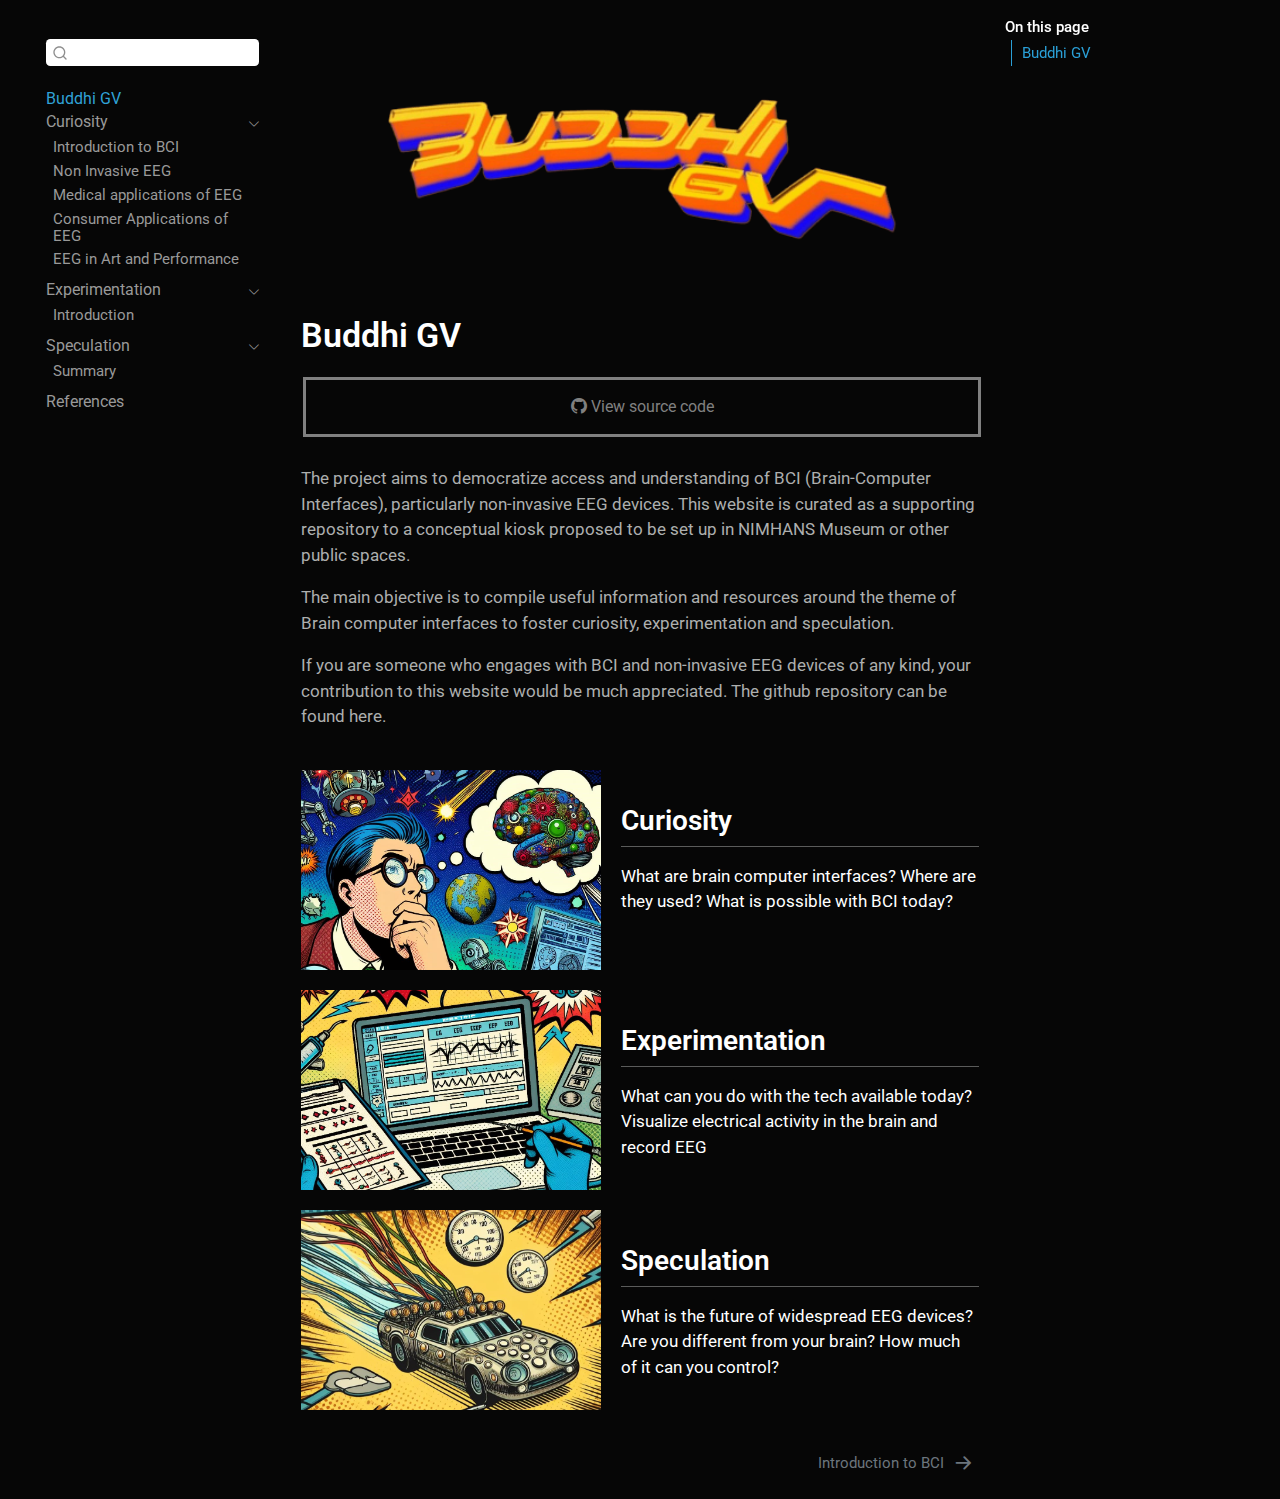
==== _book/index.html @ 0f4e88b7 "temp landing page" ====
<!DOCTYPE html>
<html xmlns="http://www.w3.org/1999/xhtml" lang="en" xml:lang="en"><head>

<meta charset="utf-8">
<meta name="generator" content="quarto-1.4.553">

<meta name="viewport" content="width=device-width, initial-scale=1.0, user-scalable=yes">


<title>index</title>
<style>
code{white-space: pre-wrap;}
span.smallcaps{font-variant: small-caps;}
div.columns{display: flex; gap: min(4vw, 1.5em);}
div.column{flex: auto; overflow-x: auto;}
div.hanging-indent{margin-left: 1.5em; text-indent: -1.5em;}
ul.task-list{list-style: none;}
ul.task-list li input[type="checkbox"] {
  width: 0.8em;
  margin: 0 0.8em 0.2em -1em; /* quarto-specific, see https://github.com/quarto-dev/quarto-cli/issues/4556 */ 
  vertical-align: middle;
}
</style>


<script src="site_libs/quarto-nav/quarto-nav.js"></script>
<script src="site_libs/quarto-nav/headroom.min.js"></script>
<script src="site_libs/clipboard/clipboard.min.js"></script>
<script src="site_libs/quarto-search/autocomplete.umd.js"></script>
<script src="site_libs/quarto-search/fuse.min.js"></script>
<script src="site_libs/quarto-search/quarto-search.js"></script>
<meta name="quarto:offset" content="./">
<link href="./bci.html" rel="next">
<link href="./images/bgv.png" rel="icon" type="image/png">
<script src="site_libs/quarto-html/quarto.js"></script>
<script src="site_libs/quarto-html/popper.min.js"></script>
<script src="site_libs/quarto-html/tippy.umd.min.js"></script>
<script src="site_libs/quarto-html/anchor.min.js"></script>
<link href="site_libs/quarto-html/tippy.css" rel="stylesheet">
<link href="site_libs/quarto-html/quarto-syntax-highlighting-dark.css" rel="stylesheet" id="quarto-text-highlighting-styles">
<script src="site_libs/bootstrap/bootstrap.min.js"></script>
<link href="site_libs/bootstrap/bootstrap-icons.css" rel="stylesheet">
<link href="site_libs/bootstrap/bootstrap.min.css" rel="stylesheet" id="quarto-bootstrap" data-mode="dark">
<script id="quarto-search-options" type="application/json">{
  "location": "sidebar",
  "copy-button": false,
  "collapse-after": 3,
  "panel-placement": "start",
  "type": "textbox",
  "limit": 50,
  "keyboard-shortcut": [
    "f",
    "/",
    "s"
  ],
  "show-item-context": false,
  "language": {
    "search-no-results-text": "No results",
    "search-matching-documents-text": "matching documents",
    "search-copy-link-title": "Copy link to search",
    "search-hide-matches-text": "Hide additional matches",
    "search-more-match-text": "more match in this document",
    "search-more-matches-text": "more matches in this document",
    "search-clear-button-title": "Clear",
    "search-text-placeholder": "",
    "search-detached-cancel-button-title": "Cancel",
    "search-submit-button-title": "Submit",
    "search-label": "Search"
  }
}</script>


</head>

<body class="nav-sidebar floating">

<div id="quarto-search-results"></div>
  <header id="quarto-header" class="headroom fixed-top">
  <nav class="quarto-secondary-nav">
    <div class="container-fluid d-flex">
      <button type="button" class="quarto-btn-toggle btn" data-bs-toggle="collapse" data-bs-target=".quarto-sidebar-collapse-item" aria-controls="quarto-sidebar" aria-expanded="false" aria-label="Toggle sidebar navigation" onclick="if (window.quartoToggleHeadroom) { window.quartoToggleHeadroom(); }">
        <i class="bi bi-layout-text-sidebar-reverse"></i>
      </button>
        <nav class="quarto-page-breadcrumbs" aria-label="breadcrumb"><ol class="breadcrumb"><li class="breadcrumb-item"><a href="./index.html"><span class="chapter-title">Buddhi GV</span></a></li></ol></nav>
        <a class="flex-grow-1" role="button" data-bs-toggle="collapse" data-bs-target=".quarto-sidebar-collapse-item" aria-controls="quarto-sidebar" aria-expanded="false" aria-label="Toggle sidebar navigation" onclick="if (window.quartoToggleHeadroom) { window.quartoToggleHeadroom(); }">      
        </a>
      <button type="button" class="btn quarto-search-button" aria-label="" onclick="window.quartoOpenSearch();">
        <i class="bi bi-search"></i>
      </button>
    </div>
  </nav>
</header>
<!-- content -->
<div id="quarto-content" class="quarto-container page-columns page-rows-contents page-layout-article">
<!-- sidebar -->
  <nav id="quarto-sidebar" class="sidebar collapse collapse-horizontal quarto-sidebar-collapse-item sidebar-navigation floating overflow-auto">
        <div class="mt-2 flex-shrink-0 align-items-center">
        <div class="sidebar-search">
        <div id="quarto-search" class="" title="Search"></div>
        </div>
        </div>
    <div class="sidebar-menu-container"> 
    <ul class="list-unstyled mt-1">
        <li class="sidebar-item">
  <div class="sidebar-item-container"> 
  <a href="./index.html" class="sidebar-item-text sidebar-link active"><span class="chapter-title">Buddhi GV</span></a>
  </div>
</li>
        <li class="sidebar-item sidebar-item-section">
      <div class="sidebar-item-container"> 
            <a class="sidebar-item-text sidebar-link text-start" data-bs-toggle="collapse" data-bs-target="#quarto-sidebar-section-1" aria-expanded="true">
 <span class="menu-text">Curiosity</span></a>
          <a class="sidebar-item-toggle text-start" data-bs-toggle="collapse" data-bs-target="#quarto-sidebar-section-1" aria-expanded="true" aria-label="Toggle section">
            <i class="bi bi-chevron-right ms-2"></i>
          </a> 
      </div>
      <ul id="quarto-sidebar-section-1" class="collapse list-unstyled sidebar-section depth1 show">  
          <li class="sidebar-item">
  <div class="sidebar-item-container"> 
  <a href="./bci.html" class="sidebar-item-text sidebar-link"><span class="chapter-title">Introduction to BCI</span></a>
  </div>
</li>
          <li class="sidebar-item">
  <div class="sidebar-item-container"> 
  <a href="./non_invasive_eeg.html" class="sidebar-item-text sidebar-link"><span class="chapter-title">Non Invasive EEG</span></a>
  </div>
</li>
          <li class="sidebar-item">
  <div class="sidebar-item-container"> 
  <a href="./med.html" class="sidebar-item-text sidebar-link"><span class="chapter-title">Medical applications of EEG</span></a>
  </div>
</li>
          <li class="sidebar-item">
  <div class="sidebar-item-container"> 
  <a href="./consumer.html" class="sidebar-item-text sidebar-link"><span class="chapter-title">Consumer Applications of EEG</span></a>
  </div>
</li>
          <li class="sidebar-item">
  <div class="sidebar-item-container"> 
  <a href="./art.html" class="sidebar-item-text sidebar-link"><span class="chapter-title">EEG in Art and Performance</span></a>
  </div>
</li>
      </ul>
  </li>
        <li class="sidebar-item sidebar-item-section">
      <div class="sidebar-item-container"> 
            <a class="sidebar-item-text sidebar-link text-start" data-bs-toggle="collapse" data-bs-target="#quarto-sidebar-section-2" aria-expanded="true">
 <span class="menu-text">Experimentation</span></a>
          <a class="sidebar-item-toggle text-start" data-bs-toggle="collapse" data-bs-target="#quarto-sidebar-section-2" aria-expanded="true" aria-label="Toggle section">
            <i class="bi bi-chevron-right ms-2"></i>
          </a> 
      </div>
      <ul id="quarto-sidebar-section-2" class="collapse list-unstyled sidebar-section depth1 show">  
          <li class="sidebar-item">
  <div class="sidebar-item-container"> 
  <a href="./intro.html" class="sidebar-item-text sidebar-link"><span class="chapter-title">Introduction</span></a>
  </div>
</li>
      </ul>
  </li>
        <li class="sidebar-item sidebar-item-section">
      <div class="sidebar-item-container"> 
            <a class="sidebar-item-text sidebar-link text-start" data-bs-toggle="collapse" data-bs-target="#quarto-sidebar-section-3" aria-expanded="true">
 <span class="menu-text">Speculation</span></a>
          <a class="sidebar-item-toggle text-start" data-bs-toggle="collapse" data-bs-target="#quarto-sidebar-section-3" aria-expanded="true" aria-label="Toggle section">
            <i class="bi bi-chevron-right ms-2"></i>
          </a> 
      </div>
      <ul id="quarto-sidebar-section-3" class="collapse list-unstyled sidebar-section depth1 show">  
          <li class="sidebar-item">
  <div class="sidebar-item-container"> 
  <a href="./summary.html" class="sidebar-item-text sidebar-link"><span class="chapter-title">Summary</span></a>
  </div>
</li>
      </ul>
  </li>
        <li class="sidebar-item">
  <div class="sidebar-item-container"> 
  <a href="./references.html" class="sidebar-item-text sidebar-link">
 <span class="menu-text">References</span></a>
  </div>
</li>
    </ul>
    </div>
</nav>
<div id="quarto-sidebar-glass" class="quarto-sidebar-collapse-item" data-bs-toggle="collapse" data-bs-target=".quarto-sidebar-collapse-item"></div>
<!-- margin-sidebar -->
    <div id="quarto-margin-sidebar" class="sidebar margin-sidebar">
        <nav id="TOC" role="doc-toc" class="toc-active">
    <h2 id="toc-title">On this page</h2>
   
  <ul>
  <li><a href="#buddhi-gv" id="toc-buddhi-gv" class="nav-link active" data-scroll-target="#buddhi-gv">Buddhi GV</a></li>
  </ul>
</nav>
    </div>
<!-- main -->
<main class="content" id="quarto-document-content">




<p><img src="images/[removal.ai]_162b22c6-11a8-4ac1-9036-2dadecac939a-title.png" class="img-fluid" style="width:100.0%"></p>
<section id="buddhi-gv" class="level1">
<h1>Buddhi GV</h1>
<a href="https://github.com/abhiramjois/buddhigv" style="background-color: none; border: solid; color: gray; padding: 15px 32px; text-align: center; text-decoration: none; display: inline-block; font-size: 16px; margin: 4px 2px; cursor: pointer; width:100%" onmouseover="this.style.color= 'black'; this.style.backgroundColor='white'" onmouseout="this.style.color= 'gray'; this.style.backgroundColor='black'"><i class="bi bi-github"></i> View source code</a>
<br>
<br>
<p>The project aims to democratize access and understanding of BCI (Brain-Computer Interfaces), particularly non-invasive EEG devices. This website is curated as a supporting repository to a conceptual kiosk proposed to be set up in NIMHANS Museum or other public spaces.</p>
<p>The main objective is to compile useful information and resources around the theme of Brain computer interfaces to foster curiosity, experimentation and speculation.</p>
<p>If you are someone who engages with BCI and non-invasive EEG devices of any kind, your contribution to this website would be much appreciated. The github repository can be found here.</p>
<div style="margin-top: 40px; display: flex; flex-wrap: wrap;">
    <a href="bci.html" style="text-decoration: none; display: block; width: 100%; margin-bottom: 20px;">
        <div style="color:white; cursor: pointer; display: flex; align-items: flex-start; flex-direction: row;" onmouseover="this.style.backgroundColor='#f0f0f0'; this.style.color='black'" onmouseout="this.style.backgroundColor='inherit'; this.style.color='white'">
            <img src="images/curiosity.jpeg" alt="Image 1" style="width: 300px; height: auto; margin-right: 20px;">
            <div>
                <h2 style="color: inherit;" class="anchored" data-anchor-id="buddhi-gv">Curiosity</h2>
                <p style="color: inherit;">What are brain computer interfaces? Where are they used? What is possible with BCI today?</p>
            </div>
        </div>
    </a>
    
    <a href="bci.html" style="text-decoration: none; display: block; width: 100%; margin-bottom: 20px;">
        <div style="color:white; cursor: pointer; display: flex; align-items: flex-start; flex-direction: row;" onmouseover="this.style.backgroundColor='#f0f0f0'; this.style.color='black'" onmouseout="this.style.backgroundColor='inherit'; this.style.color='white'">
            <img src="images/experiment.jpeg" alt="Image 1" style="width: 300px; height: auto; margin-right: 20px;">
            <div>
                <h2 style="color: inherit;" class="anchored">Experimentation</h2>
                <p style="color: inherit;">What can you do with the tech available today? Visualize electrical activity in the brain and record EEG</p>
            </div>
        </div>
    </a>
    
    <a href="bci.html" style="text-decoration: none; display: block; width: 100%;">
        <div style="color:white; cursor: pointer; display: flex; align-items: flex-start; flex-direction: row;" onmouseover="this.style.backgroundColor='#f0f0f0'; this.style.color='black'" onmouseout="this.style.backgroundColor='inherit'; this.style.color='white'">
            <img src="images/speculate.jpeg" alt="Image 1" style="width: 300px; height: auto; margin-right: 20px;">
            <div>
                <h2 style="color: inherit;" class="anchored">Speculation</h2>
                <p style="color: inherit;">What is the future of widespread EEG devices? Are you different from your brain? How much of it can you control?</p>
            </div>
        </div>
    </a>
</div>


</section>

</main> <!-- /main -->
<script id="quarto-html-after-body" type="application/javascript">
window.document.addEventListener("DOMContentLoaded", function (event) {
  const toggleBodyColorMode = (bsSheetEl) => {
    const mode = bsSheetEl.getAttribute("data-mode");
    const bodyEl = window.document.querySelector("body");
    if (mode === "dark") {
      bodyEl.classList.add("quarto-dark");
      bodyEl.classList.remove("quarto-light");
    } else {
      bodyEl.classList.add("quarto-light");
      bodyEl.classList.remove("quarto-dark");
    }
  }
  const toggleBodyColorPrimary = () => {
    const bsSheetEl = window.document.querySelector("link#quarto-bootstrap");
    if (bsSheetEl) {
      toggleBodyColorMode(bsSheetEl);
    }
  }
  toggleBodyColorPrimary();  
  const icon = "";
  const anchorJS = new window.AnchorJS();
  anchorJS.options = {
    placement: 'right',
    icon: icon
  };
  anchorJS.add('.anchored');
  const isCodeAnnotation = (el) => {
    for (const clz of el.classList) {
      if (clz.startsWith('code-annotation-')) {                     
        return true;
      }
    }
    return false;
  }
  const clipboard = new window.ClipboardJS('.code-copy-button', {
    text: function(trigger) {
      const codeEl = trigger.previousElementSibling.cloneNode(true);
      for (const childEl of codeEl.children) {
        if (isCodeAnnotation(childEl)) {
          childEl.remove();
        }
      }
      return codeEl.innerText;
    }
  });
  clipboard.on('success', function(e) {
    // button target
    const button = e.trigger;
    // don't keep focus
    button.blur();
    // flash "checked"
    button.classList.add('code-copy-button-checked');
    var currentTitle = button.getAttribute("title");
    button.setAttribute("title", "Copied!");
    let tooltip;
    if (window.bootstrap) {
      button.setAttribute("data-bs-toggle", "tooltip");
      button.setAttribute("data-bs-placement", "left");
      button.setAttribute("data-bs-title", "Copied!");
      tooltip = new bootstrap.Tooltip(button, 
        { trigger: "manual", 
          customClass: "code-copy-button-tooltip",
          offset: [0, -8]});
      tooltip.show();    
    }
    setTimeout(function() {
      if (tooltip) {
        tooltip.hide();
        button.removeAttribute("data-bs-title");
        button.removeAttribute("data-bs-toggle");
        button.removeAttribute("data-bs-placement");
      }
      button.setAttribute("title", currentTitle);
      button.classList.remove('code-copy-button-checked');
    }, 1000);
    // clear code selection
    e.clearSelection();
  });
    var localhostRegex = new RegExp(/^(?:http|https):\/\/localhost\:?[0-9]*\//);
    var mailtoRegex = new RegExp(/^mailto:/);
      var filterRegex = new RegExp('/' + window.location.host + '/');
    var isInternal = (href) => {
        return filterRegex.test(href) || localhostRegex.test(href) || mailtoRegex.test(href);
    }
    // Inspect non-navigation links and adorn them if external
 	var links = window.document.querySelectorAll('a[href]:not(.nav-link):not(.navbar-brand):not(.toc-action):not(.sidebar-link):not(.sidebar-item-toggle):not(.pagination-link):not(.no-external):not([aria-hidden]):not(.dropdown-item):not(.quarto-navigation-tool)');
    for (var i=0; i<links.length; i++) {
      const link = links[i];
      if (!isInternal(link.href)) {
        // undo the damage that might have been done by quarto-nav.js in the case of
        // links that we want to consider external
        if (link.dataset.originalHref !== undefined) {
          link.href = link.dataset.originalHref;
        }
      }
    }
  function tippyHover(el, contentFn, onTriggerFn, onUntriggerFn) {
    const config = {
      allowHTML: true,
      maxWidth: 500,
      delay: 100,
      arrow: false,
      appendTo: function(el) {
          return el.parentElement;
      },
      interactive: true,
      interactiveBorder: 10,
      theme: 'quarto',
      placement: 'bottom-start',
    };
    if (contentFn) {
      config.content = contentFn;
    }
    if (onTriggerFn) {
      config.onTrigger = onTriggerFn;
    }
    if (onUntriggerFn) {
      config.onUntrigger = onUntriggerFn;
    }
    window.tippy(el, config); 
  }
  const noterefs = window.document.querySelectorAll('a[role="doc-noteref"]');
  for (var i=0; i<noterefs.length; i++) {
    const ref = noterefs[i];
    tippyHover(ref, function() {
      // use id or data attribute instead here
      let href = ref.getAttribute('data-footnote-href') || ref.getAttribute('href');
      try { href = new URL(href).hash; } catch {}
      const id = href.replace(/^#\/?/, "");
      const note = window.document.getElementById(id);
      if (note) {
        return note.innerHTML;
      } else {
        return "";
      }
    });
  }
  const xrefs = window.document.querySelectorAll('a.quarto-xref');
  const processXRef = (id, note) => {
    // Strip column container classes
    const stripColumnClz = (el) => {
      el.classList.remove("page-full", "page-columns");
      if (el.children) {
        for (const child of el.children) {
          stripColumnClz(child);
        }
      }
    }
    stripColumnClz(note)
    if (id === null || id.startsWith('sec-')) {
      // Special case sections, only their first couple elements
      const container = document.createElement("div");
      if (note.children && note.children.length > 2) {
        container.appendChild(note.children[0].cloneNode(true));
        for (let i = 1; i < note.children.length; i++) {
          const child = note.children[i];
          if (child.tagName === "P" && child.innerText === "") {
            continue;
          } else {
            container.appendChild(child.cloneNode(true));
            break;
          }
        }
        if (window.Quarto?.typesetMath) {
          window.Quarto.typesetMath(container);
        }
        return container.innerHTML
      } else {
        if (window.Quarto?.typesetMath) {
          window.Quarto.typesetMath(note);
        }
        return note.innerHTML;
      }
    } else {
      // Remove any anchor links if they are present
      const anchorLink = note.querySelector('a.anchorjs-link');
      if (anchorLink) {
        anchorLink.remove();
      }
      if (window.Quarto?.typesetMath) {
        window.Quarto.typesetMath(note);
      }
      // TODO in 1.5, we should make sure this works without a callout special case
      if (note.classList.contains("callout")) {
        return note.outerHTML;
      } else {
        return note.innerHTML;
      }
    }
  }
  for (var i=0; i<xrefs.length; i++) {
    const xref = xrefs[i];
    tippyHover(xref, undefined, function(instance) {
      instance.disable();
      let url = xref.getAttribute('href');
      let hash = undefined; 
      if (url.startsWith('#')) {
        hash = url;
      } else {
        try { hash = new URL(url).hash; } catch {}
      }
      if (hash) {
        const id = hash.replace(/^#\/?/, "");
        const note = window.document.getElementById(id);
        if (note !== null) {
          try {
            const html = processXRef(id, note.cloneNode(true));
            instance.setContent(html);
          } finally {
            instance.enable();
            instance.show();
          }
        } else {
          // See if we can fetch this
          fetch(url.split('#')[0])
          .then(res => res.text())
          .then(html => {
            const parser = new DOMParser();
            const htmlDoc = parser.parseFromString(html, "text/html");
            const note = htmlDoc.getElementById(id);
            if (note !== null) {
              const html = processXRef(id, note);
              instance.setContent(html);
            } 
          }).finally(() => {
            instance.enable();
            instance.show();
          });
        }
      } else {
        // See if we can fetch a full url (with no hash to target)
        // This is a special case and we should probably do some content thinning / targeting
        fetch(url)
        .then(res => res.text())
        .then(html => {
          const parser = new DOMParser();
          const htmlDoc = parser.parseFromString(html, "text/html");
          const note = htmlDoc.querySelector('main.content');
          if (note !== null) {
            // This should only happen for chapter cross references
            // (since there is no id in the URL)
            // remove the first header
            if (note.children.length > 0 && note.children[0].tagName === "HEADER") {
              note.children[0].remove();
            }
            const html = processXRef(null, note);
            instance.setContent(html);
          } 
        }).finally(() => {
          instance.enable();
          instance.show();
        });
      }
    }, function(instance) {
    });
  }
      let selectedAnnoteEl;
      const selectorForAnnotation = ( cell, annotation) => {
        let cellAttr = 'data-code-cell="' + cell + '"';
        let lineAttr = 'data-code-annotation="' +  annotation + '"';
        const selector = 'span[' + cellAttr + '][' + lineAttr + ']';
        return selector;
      }
      const selectCodeLines = (annoteEl) => {
        const doc = window.document;
        const targetCell = annoteEl.getAttribute("data-target-cell");
        const targetAnnotation = annoteEl.getAttribute("data-target-annotation");
        const annoteSpan = window.document.querySelector(selectorForAnnotation(targetCell, targetAnnotation));
        const lines = annoteSpan.getAttribute("data-code-lines").split(",");
        const lineIds = lines.map((line) => {
          return targetCell + "-" + line;
        })
        let top = null;
        let height = null;
        let parent = null;
        if (lineIds.length > 0) {
            //compute the position of the single el (top and bottom and make a div)
            const el = window.document.getElementById(lineIds[0]);
            top = el.offsetTop;
            height = el.offsetHeight;
            parent = el.parentElement.parentElement;
          if (lineIds.length > 1) {
            const lastEl = window.document.getElementById(lineIds[lineIds.length - 1]);
            const bottom = lastEl.offsetTop + lastEl.offsetHeight;
            height = bottom - top;
          }
          if (top !== null && height !== null && parent !== null) {
            // cook up a div (if necessary) and position it 
            let div = window.document.getElementById("code-annotation-line-highlight");
            if (div === null) {
              div = window.document.createElement("div");
              div.setAttribute("id", "code-annotation-line-highlight");
              div.style.position = 'absolute';
              parent.appendChild(div);
            }
            div.style.top = top - 2 + "px";
            div.style.height = height + 4 + "px";
            div.style.left = 0;
            let gutterDiv = window.document.getElementById("code-annotation-line-highlight-gutter");
            if (gutterDiv === null) {
              gutterDiv = window.document.createElement("div");
              gutterDiv.setAttribute("id", "code-annotation-line-highlight-gutter");
              gutterDiv.style.position = 'absolute';
              const codeCell = window.document.getElementById(targetCell);
              const gutter = codeCell.querySelector('.code-annotation-gutter');
              gutter.appendChild(gutterDiv);
            }
            gutterDiv.style.top = top - 2 + "px";
            gutterDiv.style.height = height + 4 + "px";
          }
          selectedAnnoteEl = annoteEl;
        }
      };
      const unselectCodeLines = () => {
        const elementsIds = ["code-annotation-line-highlight", "code-annotation-line-highlight-gutter"];
        elementsIds.forEach((elId) => {
          const div = window.document.getElementById(elId);
          if (div) {
            div.remove();
          }
        });
        selectedAnnoteEl = undefined;
      };
        // Handle positioning of the toggle
    window.addEventListener(
      "resize",
      throttle(() => {
        elRect = undefined;
        if (selectedAnnoteEl) {
          selectCodeLines(selectedAnnoteEl);
        }
      }, 10)
    );
    function throttle(fn, ms) {
    let throttle = false;
    let timer;
      return (...args) => {
        if(!throttle) { // first call gets through
            fn.apply(this, args);
            throttle = true;
        } else { // all the others get throttled
            if(timer) clearTimeout(timer); // cancel #2
            timer = setTimeout(() => {
              fn.apply(this, args);
              timer = throttle = false;
            }, ms);
        }
      };
    }
      // Attach click handler to the DT
      const annoteDls = window.document.querySelectorAll('dt[data-target-cell]');
      for (const annoteDlNode of annoteDls) {
        annoteDlNode.addEventListener('click', (event) => {
          const clickedEl = event.target;
          if (clickedEl !== selectedAnnoteEl) {
            unselectCodeLines();
            const activeEl = window.document.querySelector('dt[data-target-cell].code-annotation-active');
            if (activeEl) {
              activeEl.classList.remove('code-annotation-active');
            }
            selectCodeLines(clickedEl);
            clickedEl.classList.add('code-annotation-active');
          } else {
            // Unselect the line
            unselectCodeLines();
            clickedEl.classList.remove('code-annotation-active');
          }
        });
      }
  const findCites = (el) => {
    const parentEl = el.parentElement;
    if (parentEl) {
      const cites = parentEl.dataset.cites;
      if (cites) {
        return {
          el,
          cites: cites.split(' ')
        };
      } else {
        return findCites(el.parentElement)
      }
    } else {
      return undefined;
    }
  };
  var bibliorefs = window.document.querySelectorAll('a[role="doc-biblioref"]');
  for (var i=0; i<bibliorefs.length; i++) {
    const ref = bibliorefs[i];
    const citeInfo = findCites(ref);
    if (citeInfo) {
      tippyHover(citeInfo.el, function() {
        var popup = window.document.createElement('div');
        citeInfo.cites.forEach(function(cite) {
          var citeDiv = window.document.createElement('div');
          citeDiv.classList.add('hanging-indent');
          citeDiv.classList.add('csl-entry');
          var biblioDiv = window.document.getElementById('ref-' + cite);
          if (biblioDiv) {
            citeDiv.innerHTML = biblioDiv.innerHTML;
          }
          popup.appendChild(citeDiv);
        });
        return popup.innerHTML;
      });
    }
  }
});
</script>
<nav class="page-navigation">
  <div class="nav-page nav-page-previous">
  </div>
  <div class="nav-page nav-page-next">
      <a href="./bci.html" class="pagination-link" aria-label="Introduction to BCI">
        <span class="nav-page-text"><span class="chapter-title">Introduction to BCI</span></span> <i class="bi bi-arrow-right-short"></i>
      </a>
  </div>
</nav>
</div> <!-- /content -->




</body></html>
---- _book/site_libs/quarto-html/tippy.css ----
.tippy-box[data-animation=fade][data-state=hidden]{opacity:0}[data-tippy-root]{max-width:calc(100vw - 10px)}.tippy-box{position:relative;background-color:#333;color:#fff;border-radius:4px;font-size:14px;line-height:1.4;white-space:normal;outline:0;transition-property:transform,visibility,opacity}.tippy-box[data-placement^=top]>.tippy-arrow{bottom:0}.tippy-box[data-placement^=top]>.tippy-arrow:before{bottom:-7px;left:0;border-width:8px 8px 0;border-top-color:initial;transform-origin:center top}.tippy-box[data-placement^=bottom]>.tippy-arrow{top:0}.tippy-box[data-placement^=bottom]>.tippy-arrow:before{top:-7px;left:0;border-width:0 8px 8px;border-bottom-color:initial;transform-origin:center bottom}.tippy-box[data-placement^=left]>.tippy-arrow{right:0}.tippy-box[data-placement^=left]>.tippy-arrow:before{border-width:8px 0 8px 8px;border-left-color:initial;right:-7px;transform-origin:center left}.tippy-box[data-placement^=right]>.tippy-arrow{left:0}.tippy-box[data-placement^=right]>.tippy-arrow:before{left:-7px;border-width:8px 8px 8px 0;border-right-color:initial;transform-origin:center right}.tippy-box[data-inertia][data-state=visible]{transition-timing-function:cubic-bezier(.54,1.5,.38,1.11)}.tippy-arrow{width:16px;height:16px;color:#333}.tippy-arrow:before{content:"";position:absolute;border-color:transparent;border-style:solid}.tippy-content{position:relative;padding:5px 9px;z-index:1}
---- _book/site_libs/quarto-html/quarto-syntax-highlighting-dark.css ----
/* quarto syntax highlight colors */
:root {
  --quarto-hl-al-color: #f07178;
  --quarto-hl-an-color: #d4d0ab;
  --quarto-hl-at-color: #00e0e0;
  --quarto-hl-bn-color: #d4d0ab;
  --quarto-hl-bu-color: #abe338;
  --quarto-hl-ch-color: #abe338;
  --quarto-hl-co-color: #f8f8f2;
  --quarto-hl-cv-color: #ffd700;
  --quarto-hl-cn-color: #ffd700;
  --quarto-hl-cf-color: #ffa07a;
  --quarto-hl-dt-color: #ffa07a;
  --quarto-hl-dv-color: #d4d0ab;
  --quarto-hl-do-color: #f8f8f2;
  --quarto-hl-er-color: #f07178;
  --quarto-hl-ex-color: #00e0e0;
  --quarto-hl-fl-color: #d4d0ab;
  --quarto-hl-fu-color: #ffa07a;
  --quarto-hl-im-color: #abe338;
  --quarto-hl-in-color: #d4d0ab;
  --quarto-hl-kw-color: #ffa07a;
  --quarto-hl-op-color: #ffa07a;
  --quarto-hl-ot-color: #00e0e0;
  --quarto-hl-pp-color: #dcc6e0;
  --quarto-hl-re-color: #00e0e0;
  --quarto-hl-sc-color: #abe338;
  --quarto-hl-ss-color: #abe338;
  --quarto-hl-st-color: #abe338;
  --quarto-hl-va-color: #00e0e0;
  --quarto-hl-vs-color: #abe338;
  --quarto-hl-wa-color: #dcc6e0;
}

/* other quarto variables */
:root {
  --quarto-font-monospace: SFMono-Regular, Menlo, Monaco, Consolas, "Liberation Mono", "Courier New", monospace;
}

code span.al {
  background-color: #2a0f15;
  font-weight: bold;
  color: #f07178;
}

code span.an {
  color: #d4d0ab;
}

code span.at {
  color: #00e0e0;
}

code span.bn {
  color: #d4d0ab;
}

code span.bu {
  color: #abe338;
}

code span.ch {
  color: #abe338;
}

code span.co {
  font-style: italic;
  color: #f8f8f2;
}

code span.cv {
  color: #ffd700;
}

code span.cn {
  color: #ffd700;
}

code span.cf {
  font-weight: bold;
  color: #ffa07a;
}

code span.dt {
  color: #ffa07a;
}

code span.dv {
  color: #d4d0ab;
}

code span.do {
  color: #f8f8f2;
}

code span.er {
  color: #f07178;
  text-decoration: underline;
}

code span.ex {
  font-weight: bold;
  color: #00e0e0;
}

code span.fl {
  color: #d4d0ab;
}

code span.fu {
  color: #ffa07a;
}

code span.im {
  color: #abe338;
}

code span.in {
  color: #d4d0ab;
}

code span.kw {
  font-weight: bold;
  color: #ffa07a;
}

pre > code.sourceCode > span {
  color: #f8f8f2;
}

code span {
  color: #f8f8f2;
}

code.sourceCode > span {
  color: #f8f8f2;
}

div.sourceCode,
div.sourceCode pre.sourceCode {
  color: #f8f8f2;
}

code span.op {
  color: #ffa07a;
}

code span.ot {
  color: #00e0e0;
}

code span.pp {
  color: #dcc6e0;
}

code span.re {
  background-color: #f8f8f2;
  color: #00e0e0;
}

code span.sc {
  color: #abe338;
}

code span.ss {
  color: #abe338;
}

code span.st {
  color: #abe338;
}

code span.va {
  color: #00e0e0;
}

code span.vs {
  color: #abe338;
}

code span.wa {
  color: #dcc6e0;
}

.prevent-inlining {
  content: "</";
}

/*# sourceMappingURL=935a306eefa94366c21e1a970dddb765.css.map */
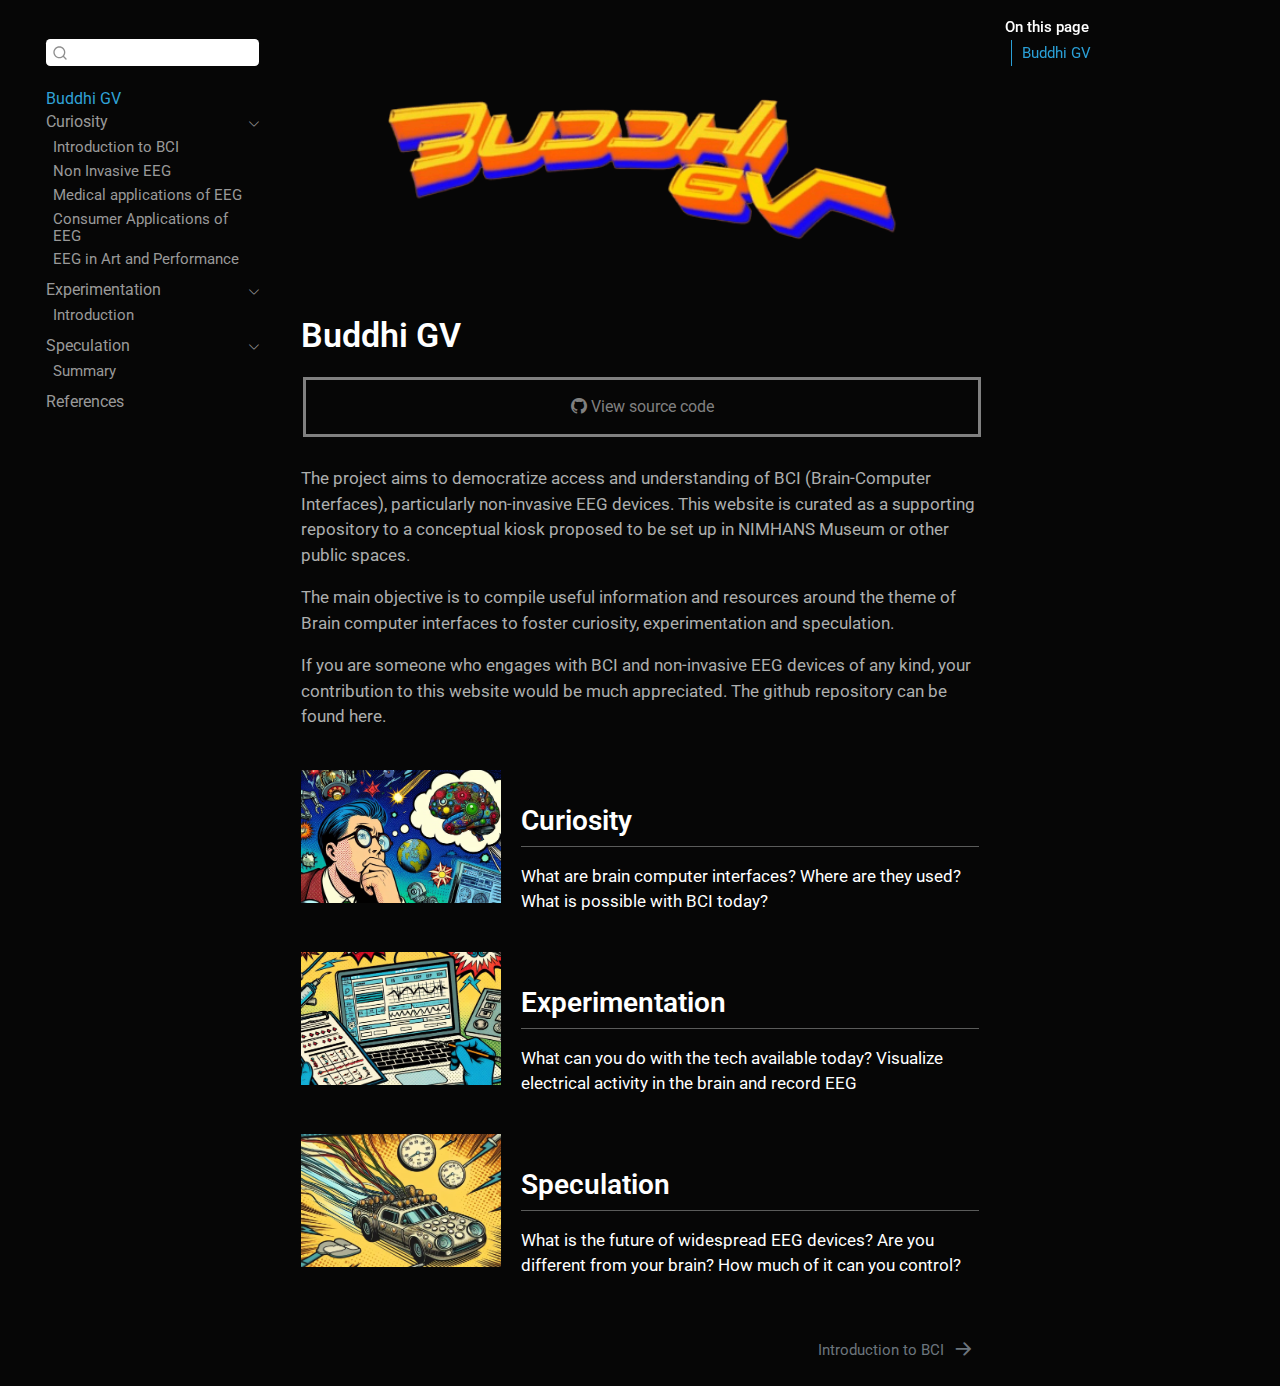
==== commit 55456942: "small thbnl" ====
--- a/_book/index.html
+++ b/_book/index.html
@@ -212,7 +212,7 @@
 <div style="margin-top: 40px; display: flex; flex-wrap: wrap;">
     <a href="bci.html" style="text-decoration: none; display: block; width: 100%; margin-bottom: 20px;">
         <div style="color:white; cursor: pointer; display: flex; align-items: flex-start; flex-direction: row;" onmouseover="this.style.backgroundColor='#f0f0f0'; this.style.color='black'" onmouseout="this.style.backgroundColor='inherit'; this.style.color='white'">
-            <img src="images/curiosity.jpeg" alt="Image 1" style="width: 300px; height: auto; margin-right: 20px;">
+            <img src="images/curiosity.jpeg" alt="Image 1" style="width: 200px; height: auto; margin-right: 20px;">
             <div>
                 <h2 style="color: inherit;" class="anchored" data-anchor-id="buddhi-gv">Curiosity</h2>
                 <p style="color: inherit;">What are brain computer interfaces? Where are they used? What is possible with BCI today?</p>
@@ -222,7 +222,7 @@
     
     <a href="bci.html" style="text-decoration: none; display: block; width: 100%; margin-bottom: 20px;">
         <div style="color:white; cursor: pointer; display: flex; align-items: flex-start; flex-direction: row;" onmouseover="this.style.backgroundColor='#f0f0f0'; this.style.color='black'" onmouseout="this.style.backgroundColor='inherit'; this.style.color='white'">
-            <img src="images/experiment.jpeg" alt="Image 1" style="width: 300px; height: auto; margin-right: 20px;">
+            <img src="images/experiment.jpeg" alt="Image 1" style="width: 200px; height: auto; margin-right: 20px;">
             <div>
                 <h2 style="color: inherit;" class="anchored">Experimentation</h2>
                 <p style="color: inherit;">What can you do with the tech available today? Visualize electrical activity in the brain and record EEG</p>
@@ -232,7 +232,7 @@
     
     <a href="bci.html" style="text-decoration: none; display: block; width: 100%;">
         <div style="color:white; cursor: pointer; display: flex; align-items: flex-start; flex-direction: row;" onmouseover="this.style.backgroundColor='#f0f0f0'; this.style.color='black'" onmouseout="this.style.backgroundColor='inherit'; this.style.color='white'">
-            <img src="images/speculate.jpeg" alt="Image 1" style="width: 300px; height: auto; margin-right: 20px;">
+            <img src="images/speculate.jpeg" alt="Image 1" style="width: 200px; height: auto; margin-right: 20px;">
             <div>
                 <h2 style="color: inherit;" class="anchored">Speculation</h2>
                 <p style="color: inherit;">What is the future of widespread EEG devices? Are you different from your brain? How much of it can you control?</p>
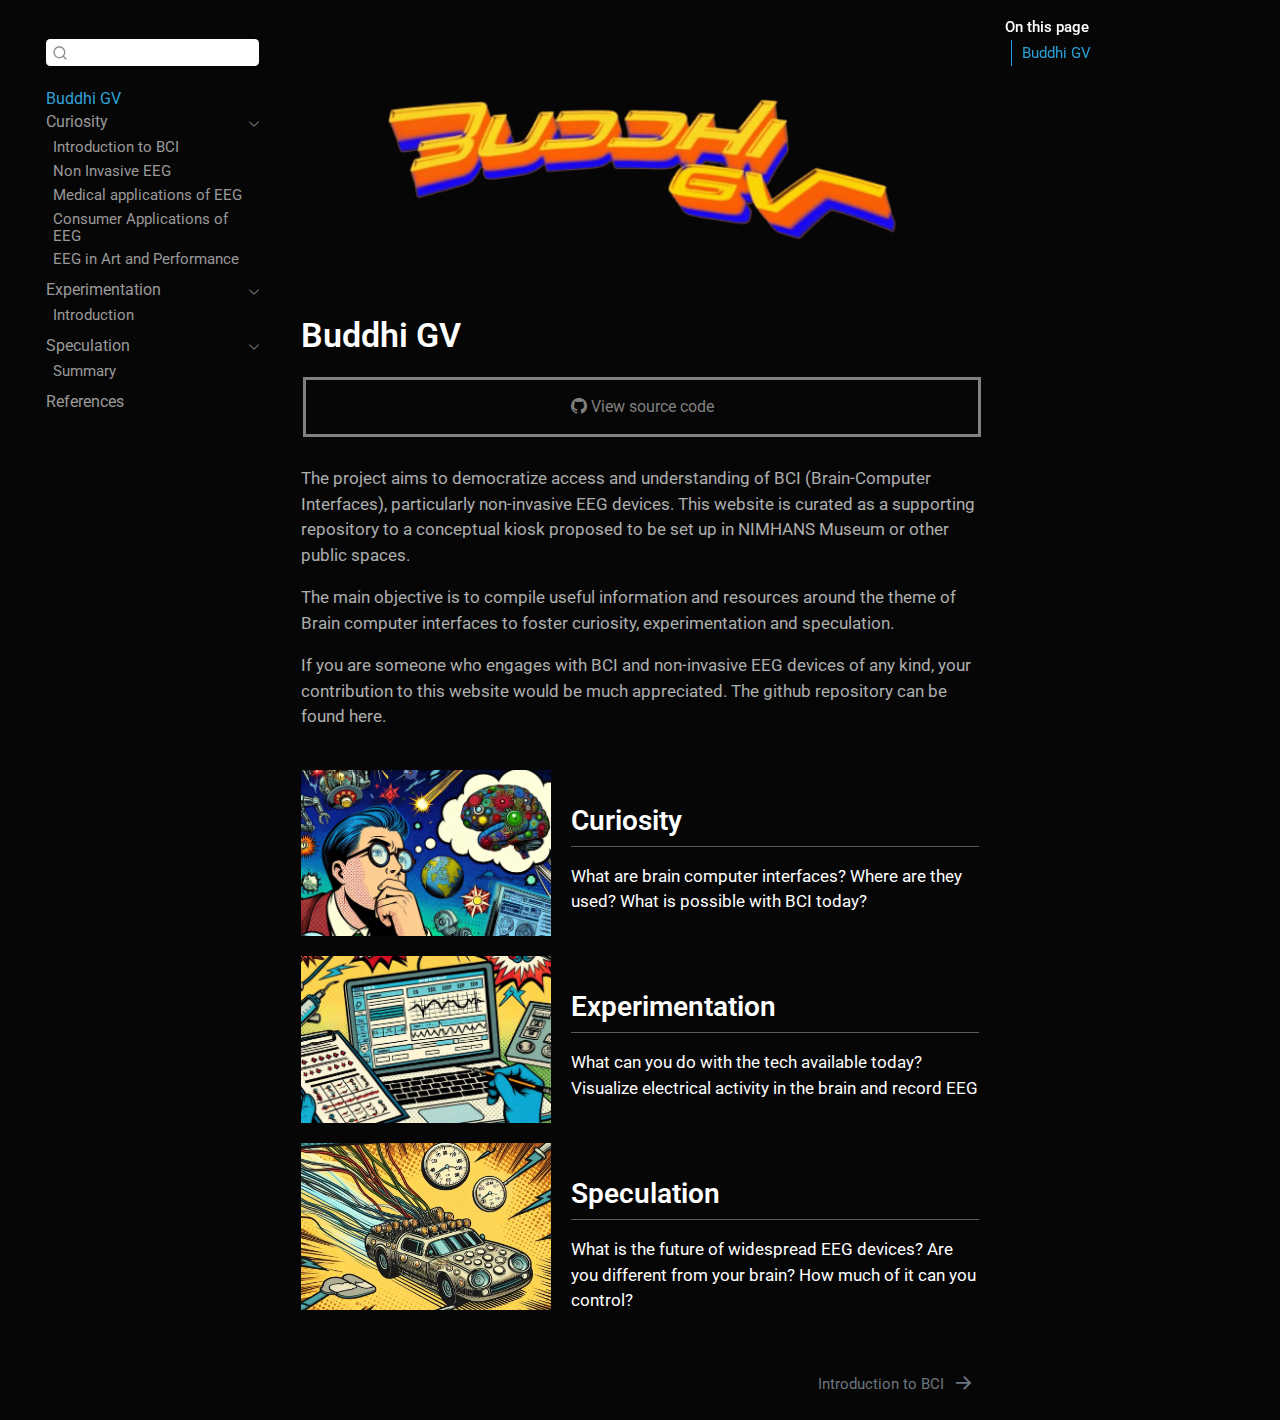
==== commit 4b611d51: "250 px" ====
--- a/_book/index.html
+++ b/_book/index.html
@@ -212,7 +212,7 @@
 <div style="margin-top: 40px; display: flex; flex-wrap: wrap;">
     <a href="bci.html" style="text-decoration: none; display: block; width: 100%; margin-bottom: 20px;">
         <div style="color:white; cursor: pointer; display: flex; align-items: flex-start; flex-direction: row;" onmouseover="this.style.backgroundColor='#f0f0f0'; this.style.color='black'" onmouseout="this.style.backgroundColor='inherit'; this.style.color='white'">
-            <img src="images/curiosity.jpeg" alt="Image 1" style="width: 200px; height: auto; margin-right: 20px;">
+            <img src="images/curiosity.jpeg" alt="Image 1" style="width: 250px; height: auto; margin-right: 20px;">
             <div>
                 <h2 style="color: inherit;" class="anchored" data-anchor-id="buddhi-gv">Curiosity</h2>
                 <p style="color: inherit;">What are brain computer interfaces? Where are they used? What is possible with BCI today?</p>
@@ -222,7 +222,7 @@
     
     <a href="bci.html" style="text-decoration: none; display: block; width: 100%; margin-bottom: 20px;">
         <div style="color:white; cursor: pointer; display: flex; align-items: flex-start; flex-direction: row;" onmouseover="this.style.backgroundColor='#f0f0f0'; this.style.color='black'" onmouseout="this.style.backgroundColor='inherit'; this.style.color='white'">
-            <img src="images/experiment.jpeg" alt="Image 1" style="width: 200px; height: auto; margin-right: 20px;">
+            <img src="images/experiment.jpeg" alt="Image 1" style="width: 250px; height: auto; margin-right: 20px;">
             <div>
                 <h2 style="color: inherit;" class="anchored">Experimentation</h2>
                 <p style="color: inherit;">What can you do with the tech available today? Visualize electrical activity in the brain and record EEG</p>
@@ -232,7 +232,7 @@
     
     <a href="bci.html" style="text-decoration: none; display: block; width: 100%;">
         <div style="color:white; cursor: pointer; display: flex; align-items: flex-start; flex-direction: row;" onmouseover="this.style.backgroundColor='#f0f0f0'; this.style.color='black'" onmouseout="this.style.backgroundColor='inherit'; this.style.color='white'">
-            <img src="images/speculate.jpeg" alt="Image 1" style="width: 200px; height: auto; margin-right: 20px;">
+            <img src="images/speculate.jpeg" alt="Image 1" style="width: 250px; height: auto; margin-right: 20px;">
             <div>
                 <h2 style="color: inherit;" class="anchored">Speculation</h2>
                 <p style="color: inherit;">What is the future of widespread EEG devices? Are you different from your brain? How much of it can you control?</p>
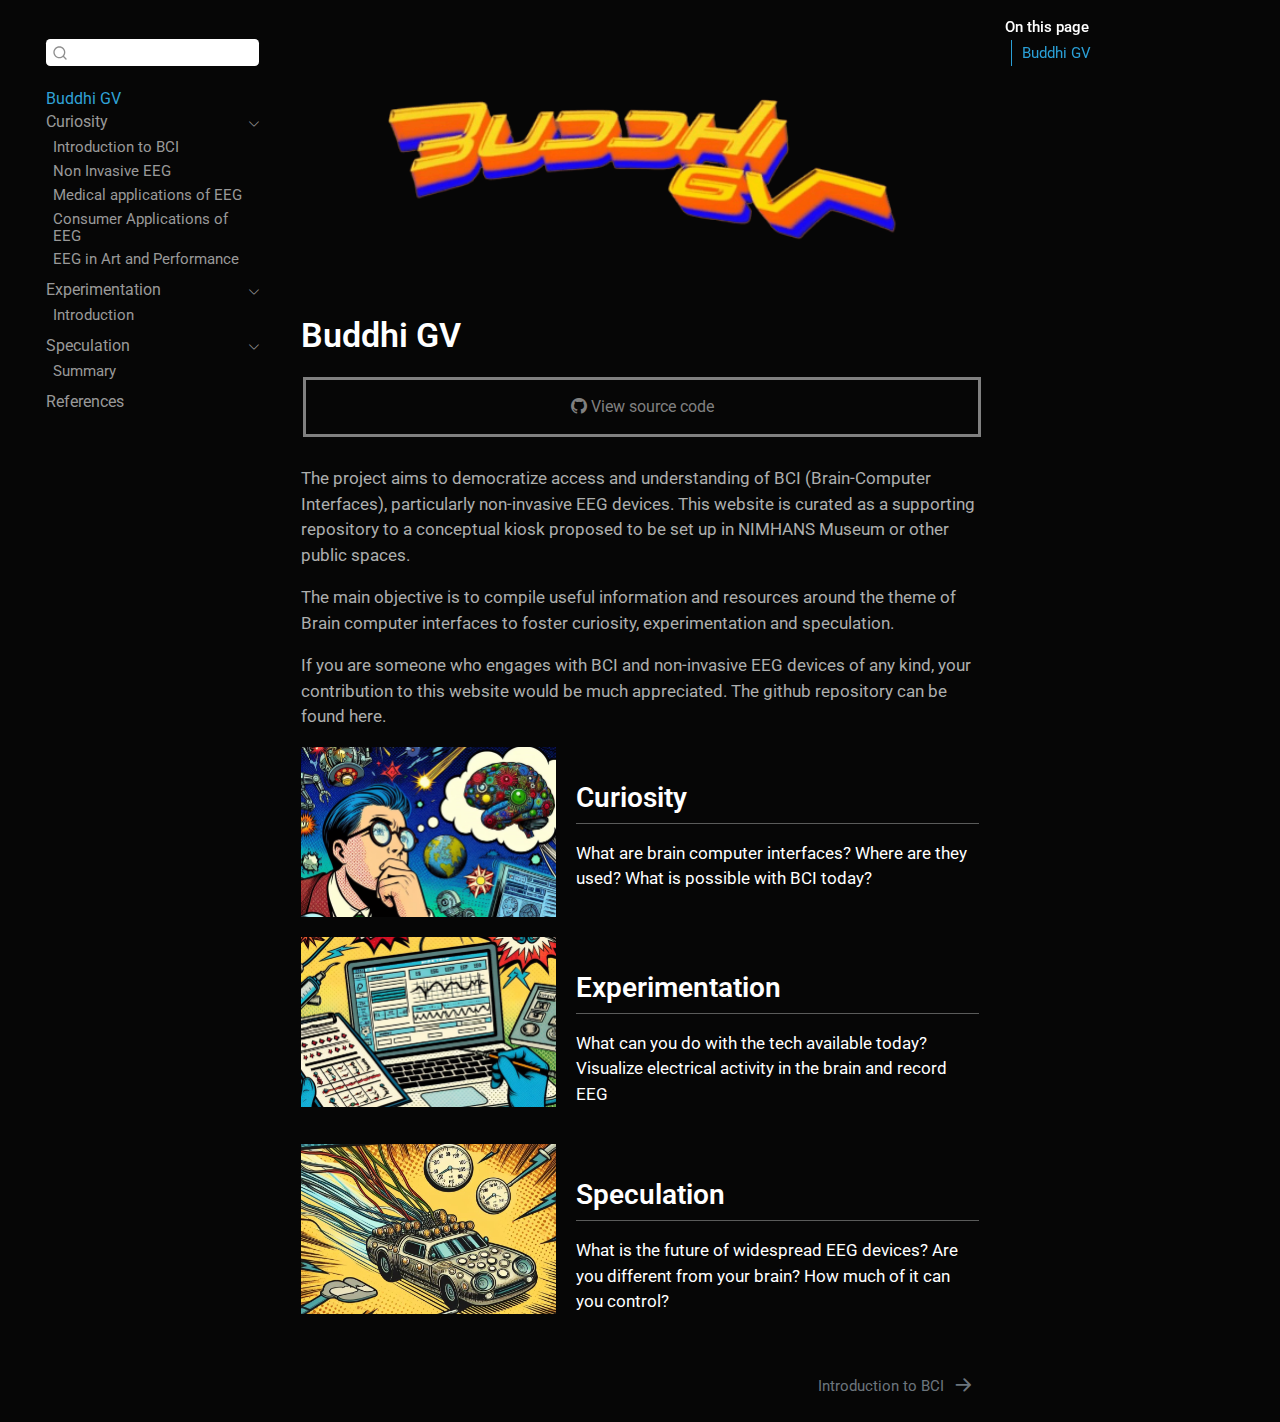
==== commit bbdcb435: "test with em" ====
--- a/_book/index.html
+++ b/_book/index.html
@@ -209,37 +209,33 @@
 <p>The project aims to democratize access and understanding of BCI (Brain-Computer Interfaces), particularly non-invasive EEG devices. This website is curated as a supporting repository to a conceptual kiosk proposed to be set up in NIMHANS Museum or other public spaces.</p>
 <p>The main objective is to compile useful information and resources around the theme of Brain computer interfaces to foster curiosity, experimentation and speculation.</p>
 <p>If you are someone who engages with BCI and non-invasive EEG devices of any kind, your contribution to this website would be much appreciated. The github repository can be found here.</p>
-<div style="margin-top: 40px; display: flex; flex-wrap: wrap;">
     <a href="bci.html" style="text-decoration: none; display: block; width: 100%; margin-bottom: 20px;">
         <div style="color:white; cursor: pointer; display: flex; align-items: flex-start; flex-direction: row;" onmouseover="this.style.backgroundColor='#f0f0f0'; this.style.color='black'" onmouseout="this.style.backgroundColor='inherit'; this.style.color='white'">
-            <img src="images/curiosity.jpeg" alt="Image 1" style="width: 250px; height: auto; margin-right: 20px;">
-            <div>
+            <img src="images/curiosity.jpeg" alt="Image 1" style="width: 15rem; height: auto; margin-right: 20px; margin-x: auto">
+            <div styel="width:60%">
                 <h2 style="color: inherit;" class="anchored" data-anchor-id="buddhi-gv">Curiosity</h2>
                 <p style="color: inherit;">What are brain computer interfaces? Where are they used? What is possible with BCI today?</p>
             </div>
         </div>
     </a>
-    
     <a href="bci.html" style="text-decoration: none; display: block; width: 100%; margin-bottom: 20px;">
         <div style="color:white; cursor: pointer; display: flex; align-items: flex-start; flex-direction: row;" onmouseover="this.style.backgroundColor='#f0f0f0'; this.style.color='black'" onmouseout="this.style.backgroundColor='inherit'; this.style.color='white'">
-            <img src="images/experiment.jpeg" alt="Image 1" style="width: 250px; height: auto; margin-right: 20px;">
-            <div>
+            <img src="images/experiment.jpeg" alt="Image 1" style="width: 15rem; height: auto; margin-right: 20px;">
+            <div styel="width:60%">
                 <h2 style="color: inherit;" class="anchored">Experimentation</h2>
                 <p style="color: inherit;">What can you do with the tech available today? Visualize electrical activity in the brain and record EEG</p>
             </div>
         </div>
     </a>
-    
     <a href="bci.html" style="text-decoration: none; display: block; width: 100%;">
         <div style="color:white; cursor: pointer; display: flex; align-items: flex-start; flex-direction: row;" onmouseover="this.style.backgroundColor='#f0f0f0'; this.style.color='black'" onmouseout="this.style.backgroundColor='inherit'; this.style.color='white'">
-            <img src="images/speculate.jpeg" alt="Image 1" style="width: 250px; height: auto; margin-right: 20px;">
-            <div>
+            <img src="images/speculate.jpeg" alt="Image 1" style="width: 15rem; height: auto; margin-right: 20px;">
+            <div styel="width:60%">
                 <h2 style="color: inherit;" class="anchored">Speculation</h2>
                 <p style="color: inherit;">What is the future of widespread EEG devices? Are you different from your brain? How much of it can you control?</p>
             </div>
         </div>
     </a>
-</div>
 
 
 </section>
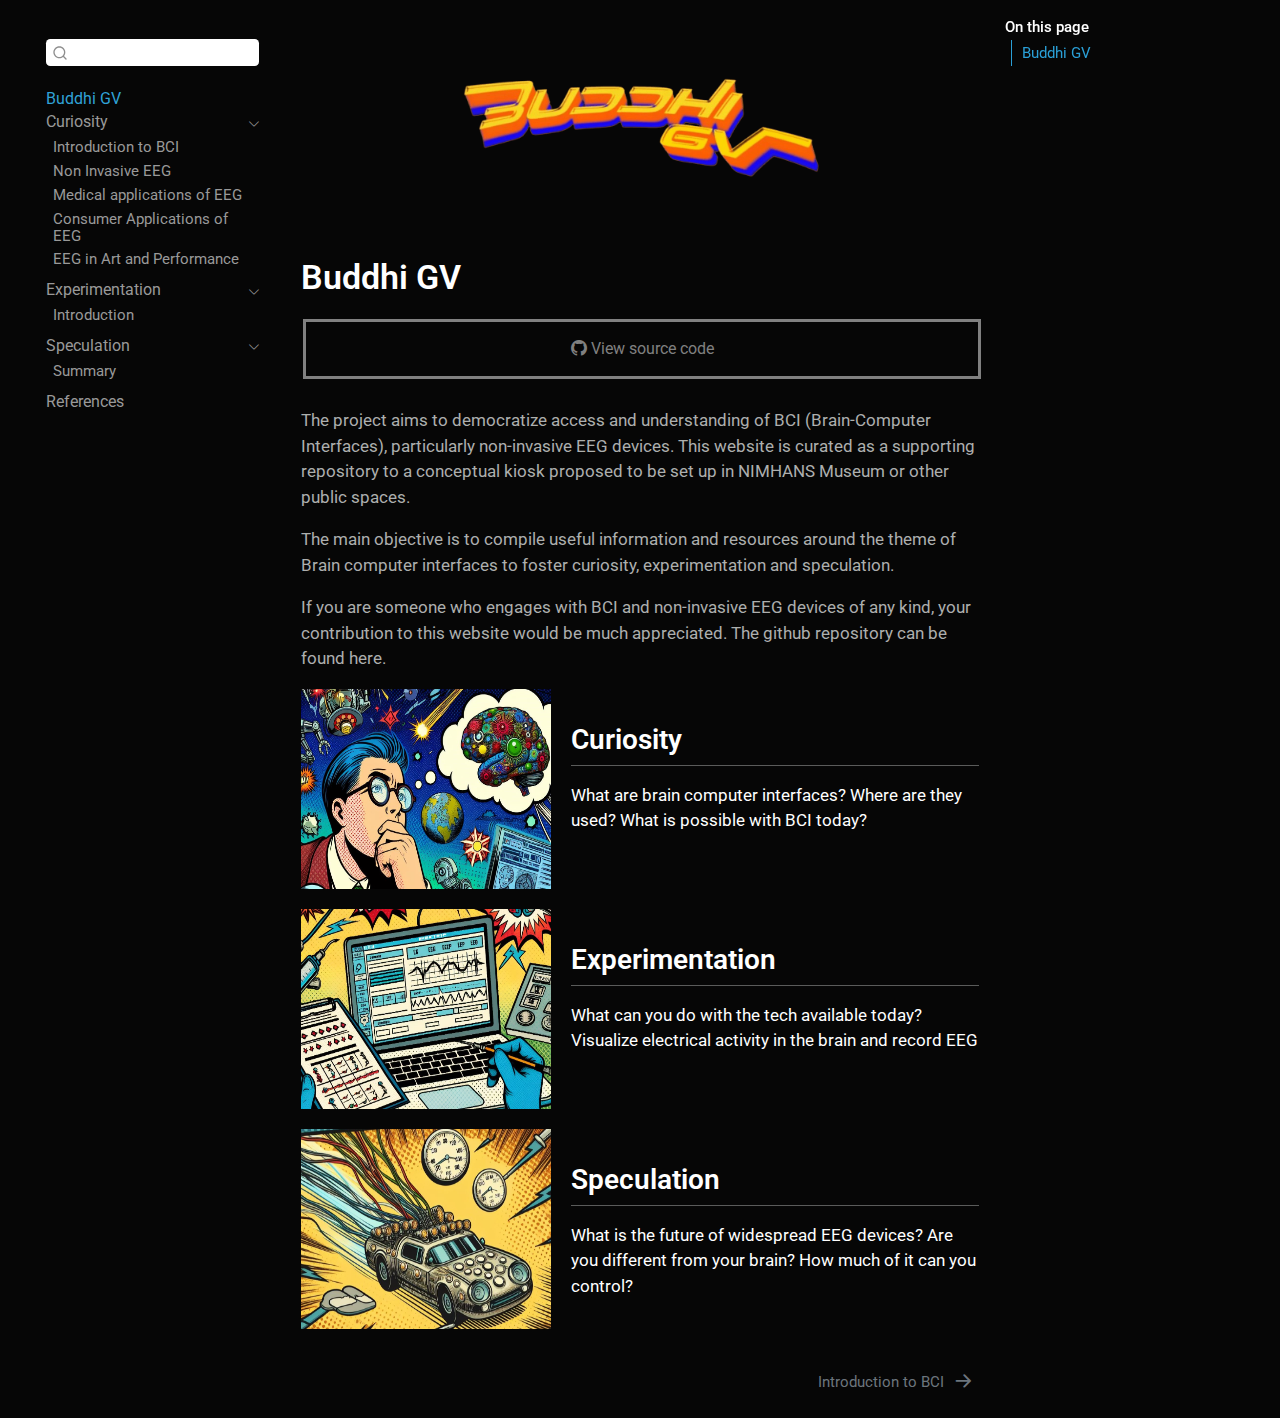
==== commit f6184db8: "fixed dimensions" ====
--- a/_book/index.html
+++ b/_book/index.html
@@ -200,7 +200,11 @@
 
 
 
-<p><img src="images/[removal.ai]_162b22c6-11a8-4ac1-9036-2dadecac939a-title.png" class="img-fluid" style="width:100.0%"></p>
+<div class="quarto-figure quarto-figure-center">
+<figure class="figure">
+<p><img src="images/[removal.ai]_162b22c6-11a8-4ac1-9036-2dadecac939a-title.png" class="img-fluid quarto-figure quarto-figure-center figure-img" style="width:70.0%"></p>
+</figure>
+</div>
 <section id="buddhi-gv" class="level1">
 <h1>Buddhi GV</h1>
 <a href="https://github.com/abhiramjois/buddhigv" style="background-color: none; border: solid; color: gray; padding: 15px 32px; text-align: center; text-decoration: none; display: inline-block; font-size: 16px; margin: 4px 2px; cursor: pointer; width:100%" onmouseover="this.style.color= 'black'; this.style.backgroundColor='white'" onmouseout="this.style.color= 'gray'; this.style.backgroundColor='black'"><i class="bi bi-github"></i> View source code</a>
@@ -211,7 +215,7 @@
 <p>If you are someone who engages with BCI and non-invasive EEG devices of any kind, your contribution to this website would be much appreciated. The github repository can be found here.</p>
     <a href="bci.html" style="text-decoration: none; display: block; width: 100%; margin-bottom: 20px;">
         <div style="color:white; cursor: pointer; display: flex; align-items: flex-start; flex-direction: row;" onmouseover="this.style.backgroundColor='#f0f0f0'; this.style.color='black'" onmouseout="this.style.backgroundColor='inherit'; this.style.color='white'">
-            <img src="images/curiosity.jpeg" alt="Image 1" style="width: 15rem; height: auto; margin-right: 20px; margin-x: auto">
+            <img src="images/curiosity.jpeg" alt="Image 1" style="width: 250px; height: 200px; margin-right: 20px; margin-x: auto">
             <div styel="width:60%">
                 <h2 style="color: inherit;" class="anchored" data-anchor-id="buddhi-gv">Curiosity</h2>
                 <p style="color: inherit;">What are brain computer interfaces? Where are they used? What is possible with BCI today?</p>
@@ -220,7 +224,7 @@
     </a>
     <a href="bci.html" style="text-decoration: none; display: block; width: 100%; margin-bottom: 20px;">
         <div style="color:white; cursor: pointer; display: flex; align-items: flex-start; flex-direction: row;" onmouseover="this.style.backgroundColor='#f0f0f0'; this.style.color='black'" onmouseout="this.style.backgroundColor='inherit'; this.style.color='white'">
-            <img src="images/experiment.jpeg" alt="Image 1" style="width: 15rem; height: auto; margin-right: 20px;">
+            <img src="images/experiment.jpeg" alt="Image 1" style="width: 250px; height: 200px; margin-right: 20px;">
             <div styel="width:60%">
                 <h2 style="color: inherit;" class="anchored">Experimentation</h2>
                 <p style="color: inherit;">What can you do with the tech available today? Visualize electrical activity in the brain and record EEG</p>
@@ -229,7 +233,7 @@
     </a>
     <a href="bci.html" style="text-decoration: none; display: block; width: 100%;">
         <div style="color:white; cursor: pointer; display: flex; align-items: flex-start; flex-direction: row;" onmouseover="this.style.backgroundColor='#f0f0f0'; this.style.color='black'" onmouseout="this.style.backgroundColor='inherit'; this.style.color='white'">
-            <img src="images/speculate.jpeg" alt="Image 1" style="width: 15rem; height: auto; margin-right: 20px;">
+            <img src="images/speculate.jpeg" alt="Image 1" style="width: 250px; height: 200px; margin-right: 20px;">
             <div styel="width:60%">
                 <h2 style="color: inherit;" class="anchored">Speculation</h2>
                 <p style="color: inherit;">What is the future of widespread EEG devices? Are you different from your brain? How much of it can you control?</p>
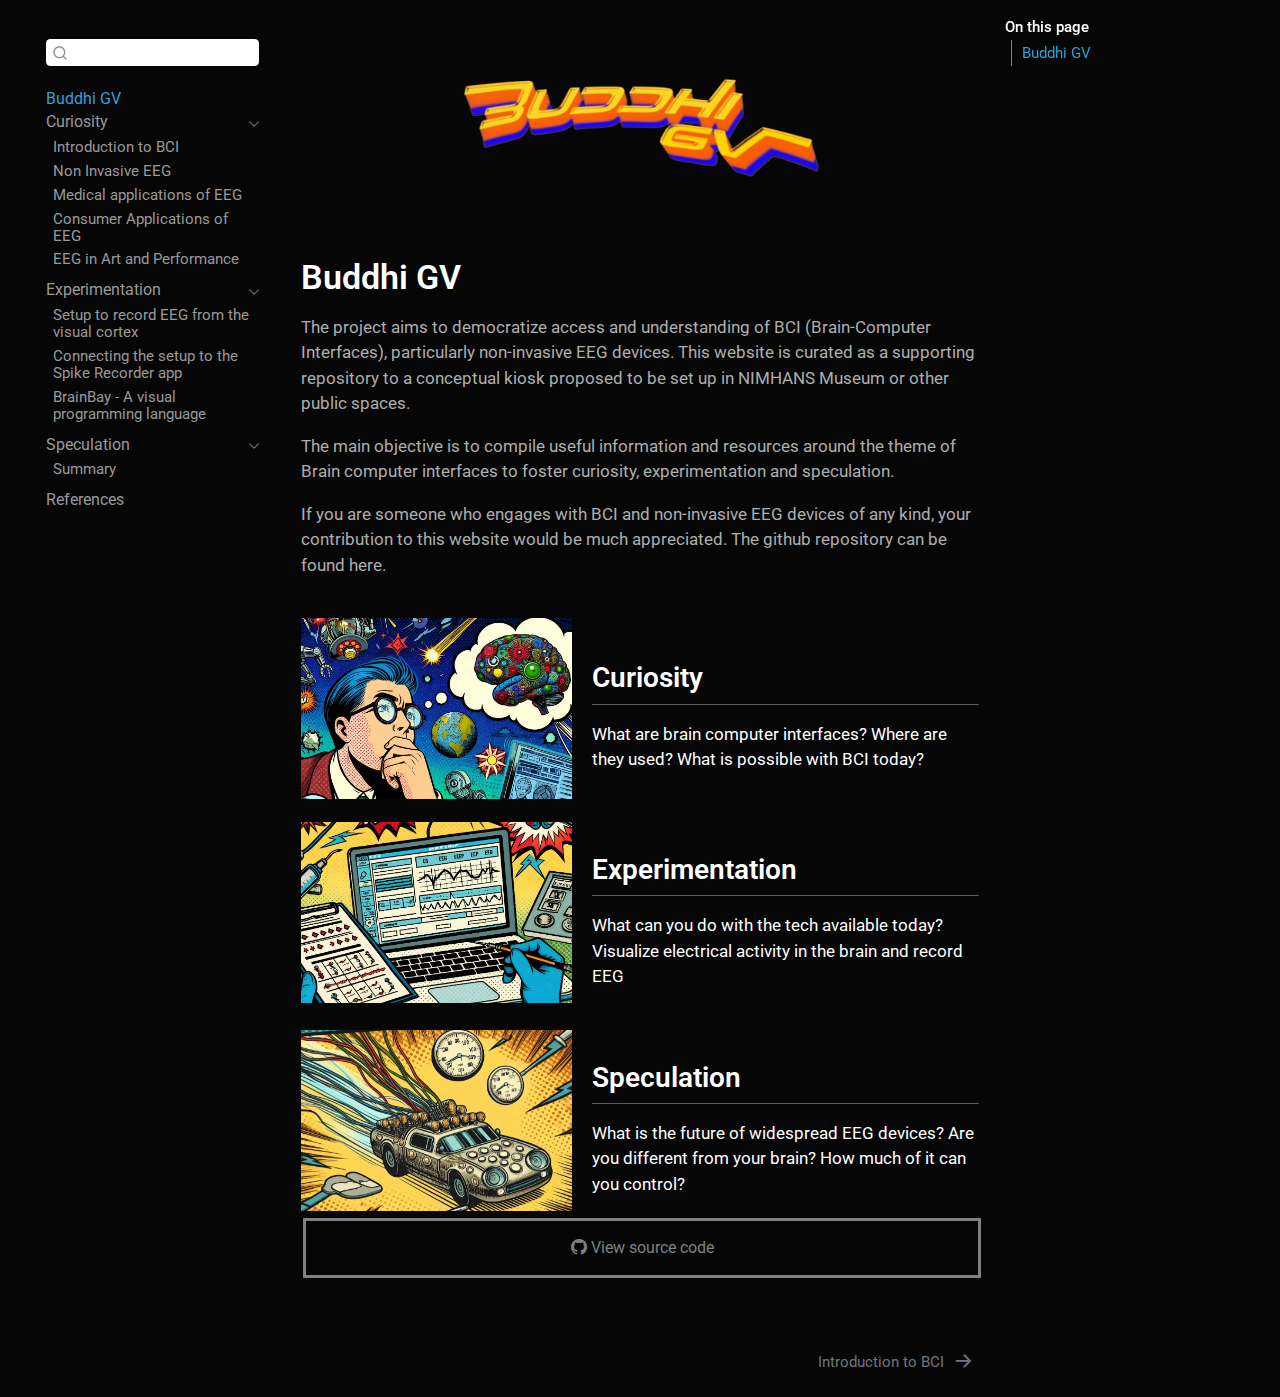
==== commit bef110f9: "experiment updates" ====
--- a/_book/index.html
+++ b/_book/index.html
@@ -153,7 +153,17 @@
       <ul id="quarto-sidebar-section-2" class="collapse list-unstyled sidebar-section depth1 show">  
           <li class="sidebar-item">
   <div class="sidebar-item-container"> 
-  <a href="./intro.html" class="sidebar-item-text sidebar-link"><span class="chapter-title">Introduction</span></a>
+  <a href="./record.html" class="sidebar-item-text sidebar-link"><span class="chapter-title">Setup to record EEG from the visual cortex</span></a>
+  </div>
+</li>
+          <li class="sidebar-item">
+  <div class="sidebar-item-container"> 
+  <a href="./byb.html" class="sidebar-item-text sidebar-link"><span class="chapter-title">Connecting the setup to the Spike Recorder app</span></a>
+  </div>
+</li>
+          <li class="sidebar-item">
+  <div class="sidebar-item-container"> 
+  <a href="./brbay.html" class="sidebar-item-text sidebar-link"><span class="chapter-title">BrainBay - A visual programming language</span></a>
   </div>
 </li>
       </ul>
@@ -207,39 +217,44 @@
 </div>
 <section id="buddhi-gv" class="level1">
 <h1>Buddhi GV</h1>
-<a href="https://github.com/abhiramjois/buddhigv" style="background-color: none; border: solid; color: gray; padding: 15px 32px; text-align: center; text-decoration: none; display: inline-block; font-size: 16px; margin: 4px 2px; cursor: pointer; width:100%" onmouseover="this.style.color= 'black'; this.style.backgroundColor='white'" onmouseout="this.style.color= 'gray'; this.style.backgroundColor='black'"><i class="bi bi-github"></i> View source code</a>
-<br>
-<br>
 <p>The project aims to democratize access and understanding of BCI (Brain-Computer Interfaces), particularly non-invasive EEG devices. This website is curated as a supporting repository to a conceptual kiosk proposed to be set up in NIMHANS Museum or other public spaces.</p>
 <p>The main objective is to compile useful information and resources around the theme of Brain computer interfaces to foster curiosity, experimentation and speculation.</p>
 <p>If you are someone who engages with BCI and non-invasive EEG devices of any kind, your contribution to this website would be much appreciated. The github repository can be found here.</p>
-    <a href="bci.html" style="text-decoration: none; display: block; width: 100%; margin-bottom: 20px;">
-        <div style="color:white; cursor: pointer; display: flex; align-items: flex-start; flex-direction: row;" onmouseover="this.style.backgroundColor='#f0f0f0'; this.style.color='black'" onmouseout="this.style.backgroundColor='inherit'; this.style.color='white'">
-            <img src="images/curiosity.jpeg" alt="Image 1" style="width: 250px; height: 200px; margin-right: 20px; margin-x: auto">
-            <div styel="width:60%">
+<div style="margin-top: 40px">
+    <a href="bci.html" style="text-decoration: none; display: block; margin-bottom: 20px;">
+        <div style="color: white; cursor: pointer; display: flex; align-items: center;" onmouseover="this.style.backgroundColor='#f0f0f0'; this.style.color='black'" onmouseout="this.style.backgroundColor='inherit'; this.style.color='white'">
+            <img src="images/curiosity.jpeg" alt="Image 1" style="min-width: 40%; max-width: 40%; min-height: 100%; max-height: 100%; margin-right: 20px">
+            <div>
                 <h2 style="color: inherit;" class="anchored" data-anchor-id="buddhi-gv">Curiosity</h2>
                 <p style="color: inherit;">What are brain computer interfaces? Where are they used? What is possible with BCI today?</p>
             </div>
         </div>
     </a>
-    <a href="bci.html" style="text-decoration: none; display: block; width: 100%; margin-bottom: 20px;">
-        <div style="color:white; cursor: pointer; display: flex; align-items: flex-start; flex-direction: row;" onmouseover="this.style.backgroundColor='#f0f0f0'; this.style.color='black'" onmouseout="this.style.backgroundColor='inherit'; this.style.color='white'">
-            <img src="images/experiment.jpeg" alt="Image 1" style="width: 250px; height: 200px; margin-right: 20px;">
-            <div styel="width:60%">
+    
+    <a href="bci.html" style="text-decoration: none; display: block; margin-bottom: 20px;">
+        <div style="color: white; cursor: pointer; display: flex; align-items: center;" onmouseover="this.style.backgroundColor='#f0f0f0'; this.style.color='black'" onmouseout="this.style.backgroundColor='inherit'; this.style.color='white'">
+            <img src="images/experiment.jpeg" alt="Image 1" style="min-width: 40%; max-width: 40%; height: auto; margin-right: 20px">
+            <div>
                 <h2 style="color: inherit;" class="anchored">Experimentation</h2>
                 <p style="color: inherit;">What can you do with the tech available today? Visualize electrical activity in the brain and record EEG</p>
             </div>
         </div>
     </a>
-    <a href="bci.html" style="text-decoration: none; display: block; width: 100%;">
-        <div style="color:white; cursor: pointer; display: flex; align-items: flex-start; flex-direction: row;" onmouseover="this.style.backgroundColor='#f0f0f0'; this.style.color='black'" onmouseout="this.style.backgroundColor='inherit'; this.style.color='white'">
-            <img src="images/speculate.jpeg" alt="Image 1" style="width: 250px; height: 200px; margin-right: 20px;">
-            <div styel="width:60%">
+    
+    <a href="bci.html" style="text-decoration: none; display: block;">
+        <div style="color: white; cursor: pointer; display: flex; align-items: center;" onmouseover="this.style.backgroundColor='#f0f0f0'; this.style.color='black'" onmouseout="this.style.backgroundColor='inherit'; this.style.color='white'">
+            <img src="images/speculate.jpeg" alt="Image 1" style="min-width: 40%; max-width: 40%; height: auto; margin-right: 20px">
+            <div>
                 <h2 style="color: inherit;" class="anchored">Speculation</h2>
                 <p style="color: inherit;">What is the future of widespread EEG devices? Are you different from your brain? How much of it can you control?</p>
             </div>
         </div>
     </a>
+</div>
+
+<a href="https://github.com/abhiramjois/buddhigv" style="background-color: none; border: solid; color: gray; padding: 15px 32px; text-align: center; text-decoration: none; display: inline-block; font-size: 16px; margin: 4px 2px; cursor: pointer; width:100%" onmouseover="this.style.color= 'black'; this.style.backgroundColor='white'" onmouseout="this.style.color= 'gray'; this.style.backgroundColor='black'"><i class="bi bi-github"></i> View source code</a>
+<br>
+<br>
 
 
 </section>
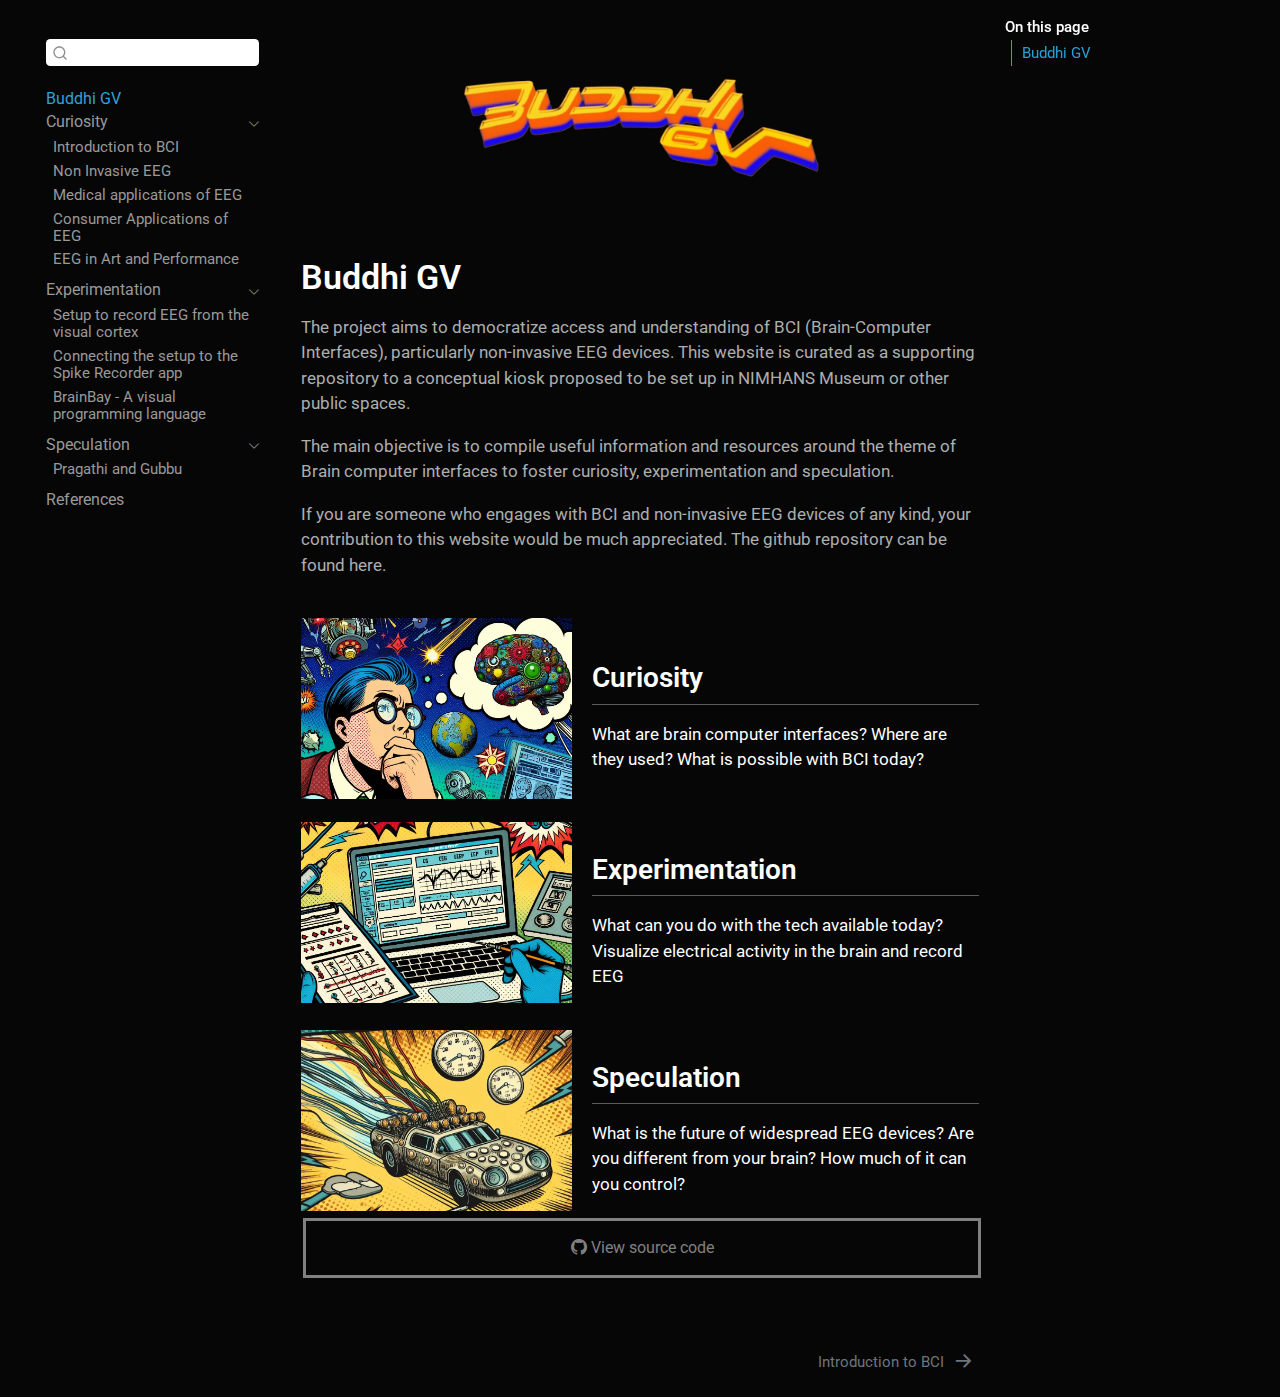
==== commit 4bde6299: "p and g fix" ====
--- a/_book/index.html
+++ b/_book/index.html
@@ -179,7 +179,7 @@
       <ul id="quarto-sidebar-section-3" class="collapse list-unstyled sidebar-section depth1 show">  
           <li class="sidebar-item">
   <div class="sidebar-item-container"> 
-  <a href="./summary.html" class="sidebar-item-text sidebar-link"><span class="chapter-title">Summary</span></a>
+  <a href="./summary.html" class="sidebar-item-text sidebar-link"><span class="chapter-title">Pragathi and Gubbu</span></a>
   </div>
 </li>
       </ul>
@@ -231,7 +231,7 @@
         </div>
     </a>
     
-    <a href="bci.html" style="text-decoration: none; display: block; margin-bottom: 20px;">
+    <a href="record.html" style="text-decoration: none; display: block; margin-bottom: 20px;">
         <div style="color: white; cursor: pointer; display: flex; align-items: center;" onmouseover="this.style.backgroundColor='#f0f0f0'; this.style.color='black'" onmouseout="this.style.backgroundColor='inherit'; this.style.color='white'">
             <img src="images/experiment.jpeg" alt="Image 1" style="min-width: 40%; max-width: 40%; height: auto; margin-right: 20px">
             <div>
@@ -241,7 +241,7 @@
         </div>
     </a>
     
-    <a href="bci.html" style="text-decoration: none; display: block;">
+    <a href="summary.html" style="text-decoration: none; display: block;">
         <div style="color: white; cursor: pointer; display: flex; align-items: center;" onmouseover="this.style.backgroundColor='#f0f0f0'; this.style.color='black'" onmouseout="this.style.backgroundColor='inherit'; this.style.color='white'">
             <img src="images/speculate.jpeg" alt="Image 1" style="min-width: 40%; max-width: 40%; height: auto; margin-right: 20px">
             <div>
